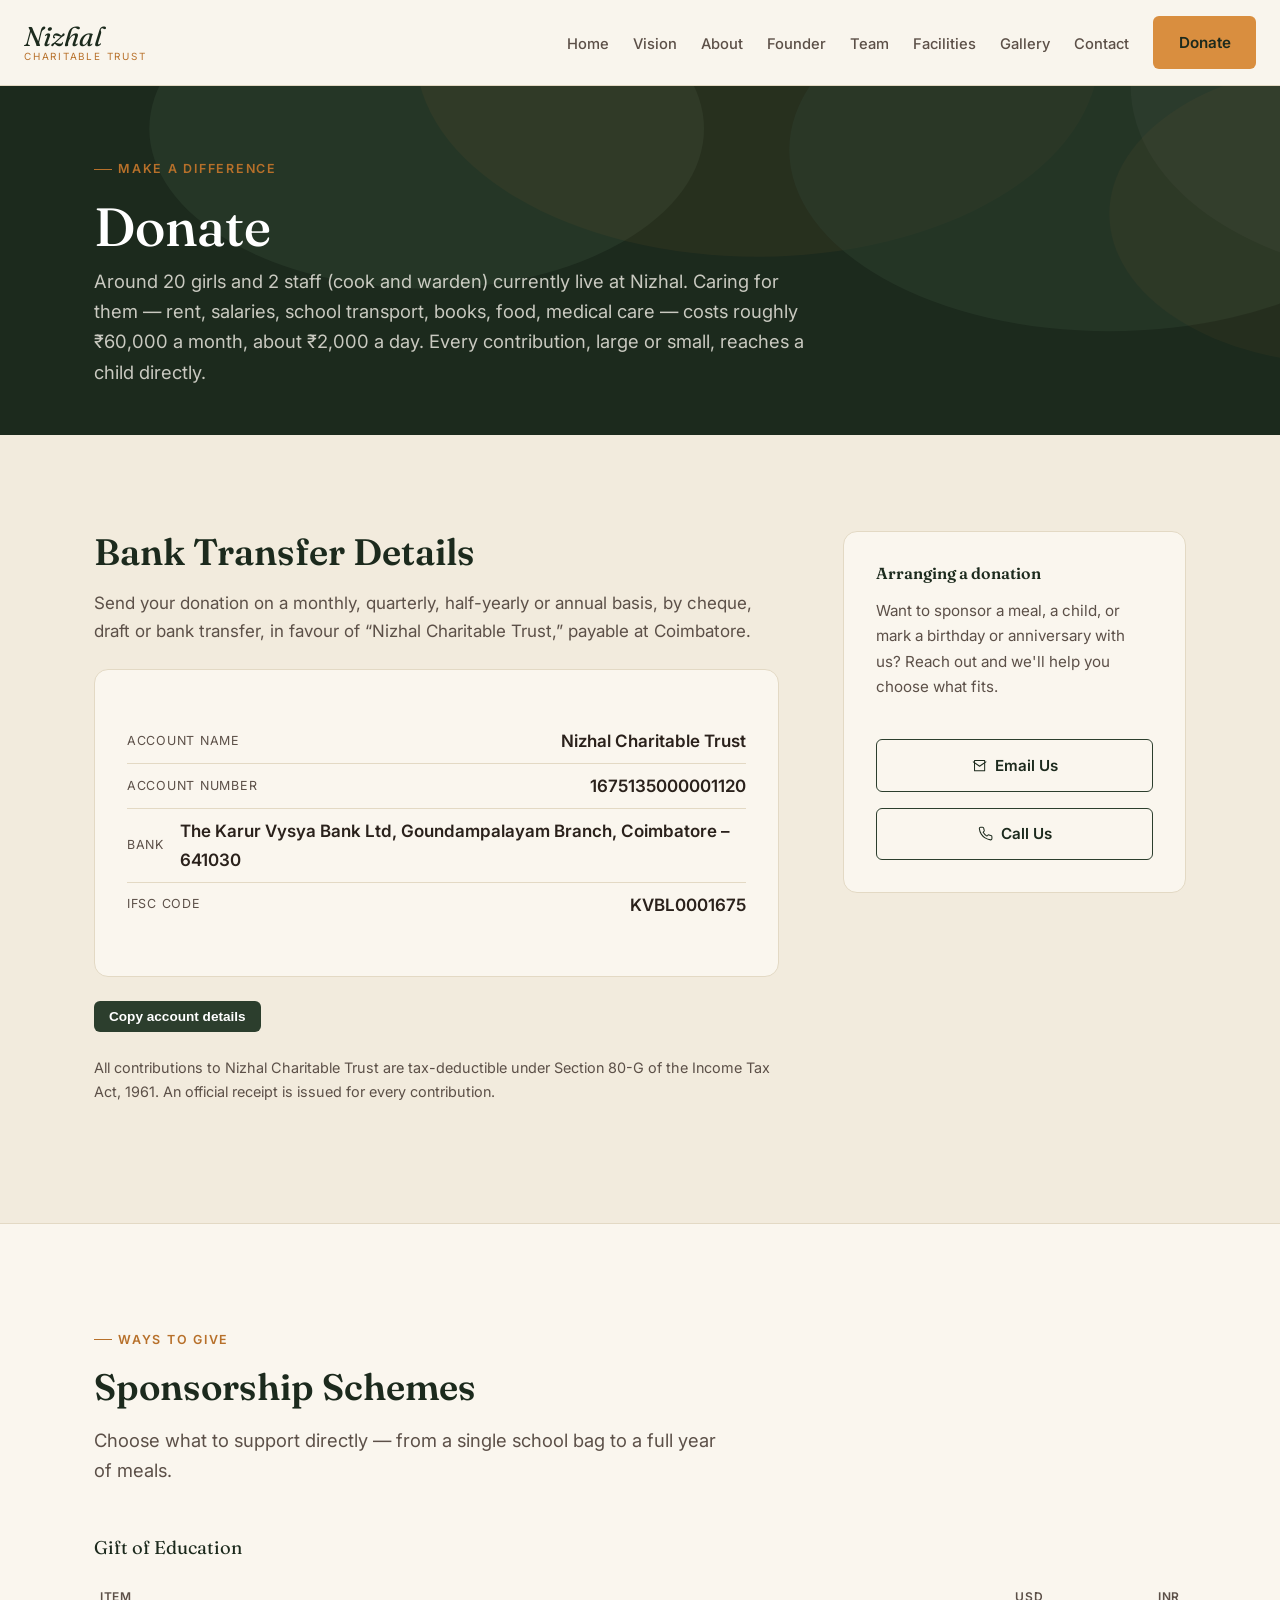
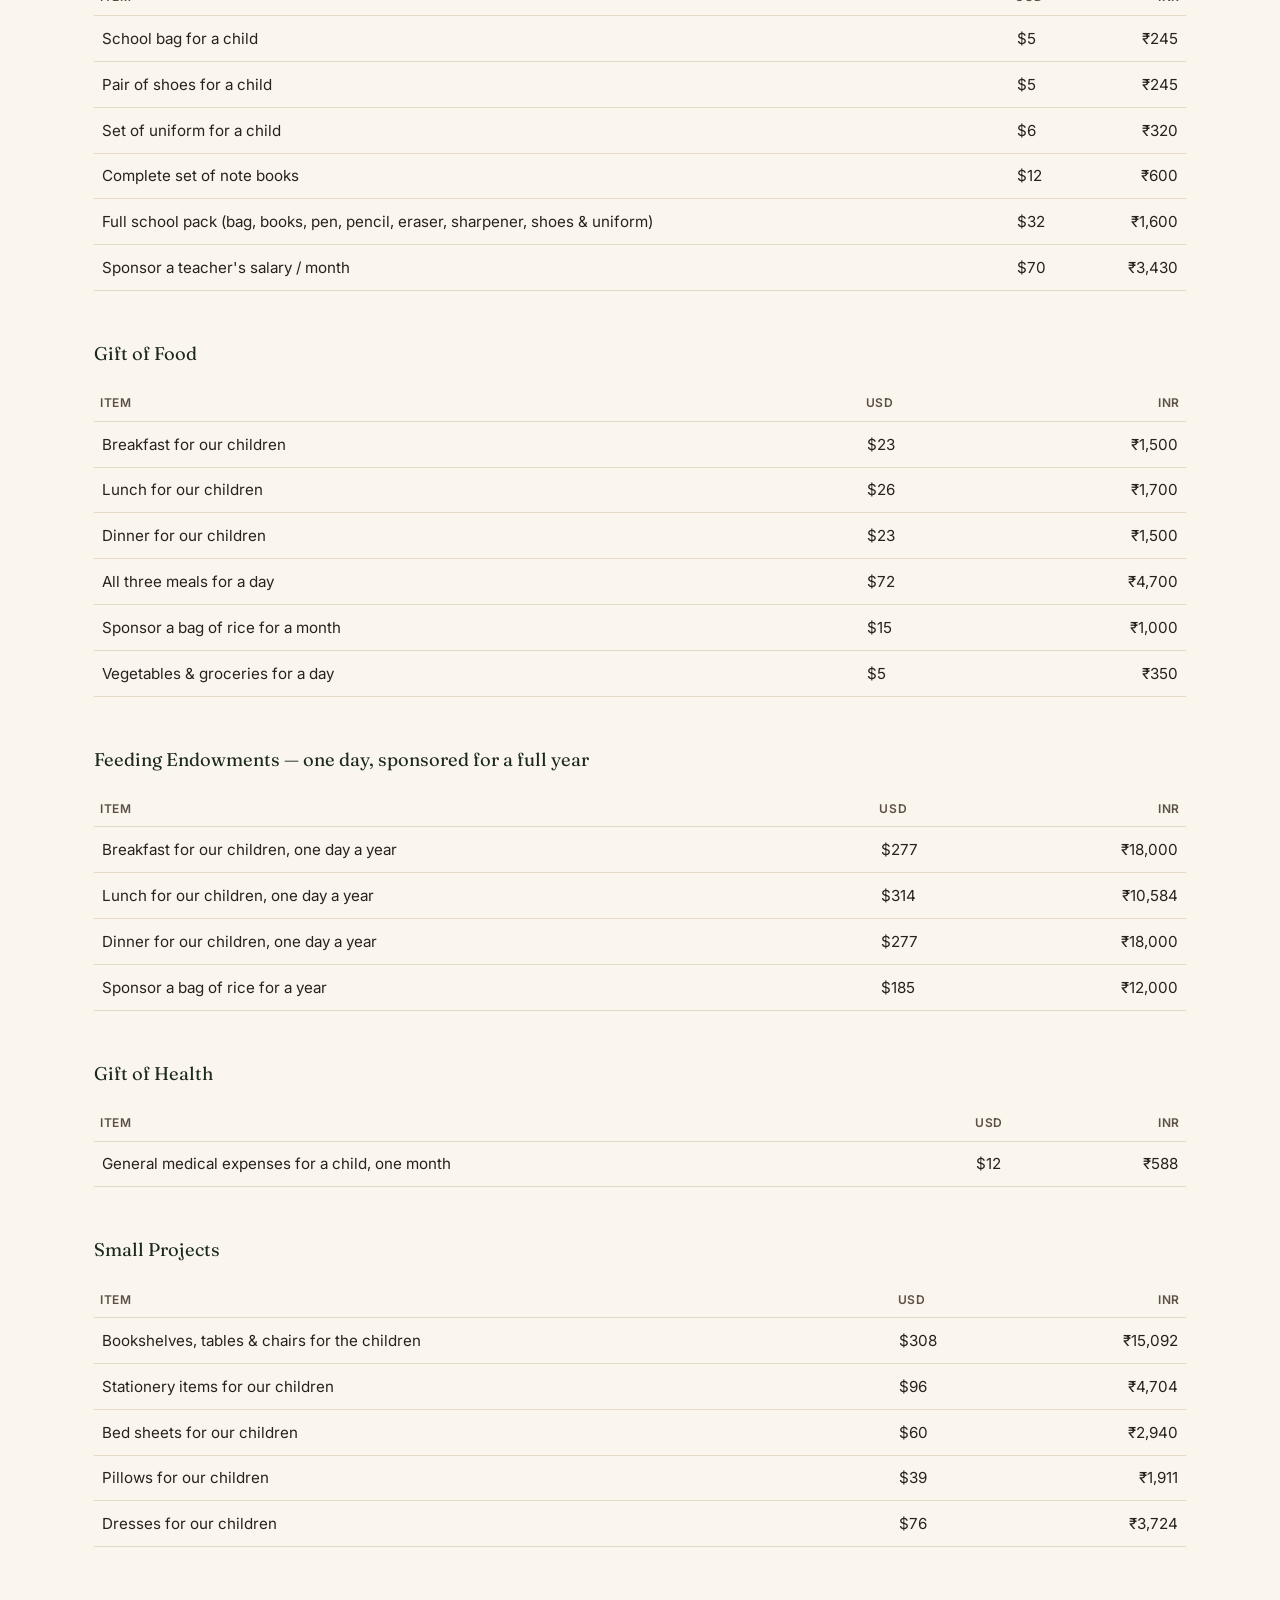
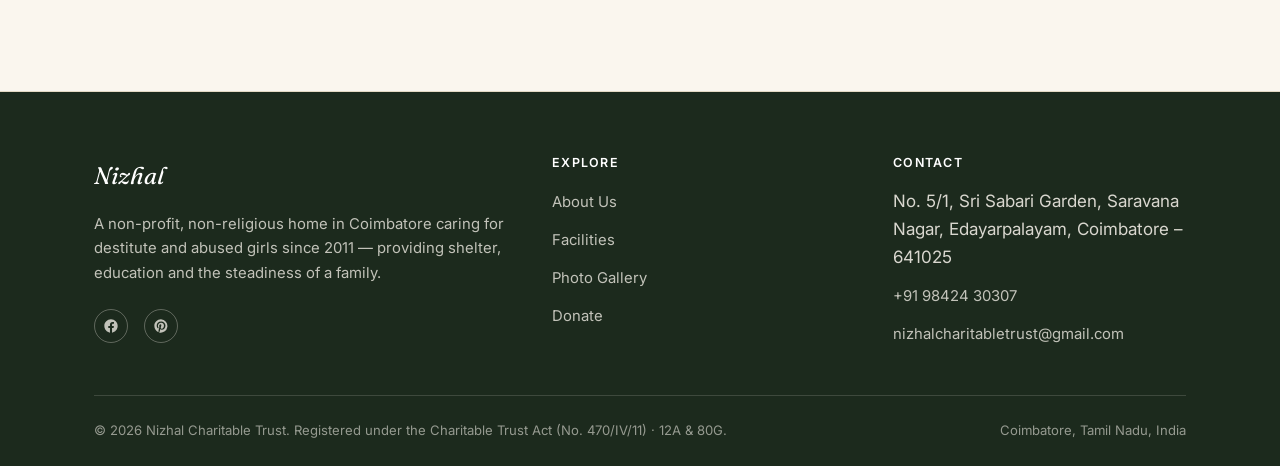
==== donate.html @ 4900c520 "first commit for claude version" ====
<!DOCTYPE html>
<html lang="en">
<head>
<meta charset="UTF-8">
<meta name="viewport" content="width=device-width, initial-scale=1.0">
<title>Donate · Nizhal Charitable Trust</title>
<meta name="description" content="Ways to support Nizhal Charitable Trust and the children in our care.">
<link rel="icon" href="data:,">
<link rel="preconnect" href="https://fonts.googleapis.com">
<link rel="preconnect" href="https://fonts.gstatic.com" crossorigin>
<link href="https://fonts.googleapis.com/css2?family=Fraunces:ital,wght@0,400;0,500;0,600;1,500&family=Inter:wght@400;500;600;700&display=swap" rel="stylesheet">
<link rel="stylesheet" href="css/style.css">
</head>
<body>
  <a class="skip-link" href="#main">Skip to content</a>
  <header class="site-header">
    <div class="header-row">
      <a class="logo" href="index.html">
        <span class="logo-mark">Nizhal</span>
        <span class="logo-sub">Charitable Trust</span>
      </a>
      <button class="nav-toggle" aria-label="Open menu" aria-expanded="false">
        <svg viewBox="0 0 24 24" fill="none" stroke="currentColor" stroke-width="1.8" stroke-linecap="round" aria-hidden="true"><line x1="3" y1="6" x2="21" y2="6"/><line x1="3" y1="12" x2="21" y2="12"/><line x1="3" y1="18" x2="21" y2="18"/></svg>
      </button>
      <nav class="main-nav" aria-label="Primary">
        <ul>
        <li><a href="index.html">Home</a></li>
        <li><a href="vision.html">Vision</a></li>
        <li><a href="about-us.html">About</a></li>
        <li><a href="founders-message.html">Founder</a></li>
        <li><a href="our-team.html">Team</a></li>
        <li><a href="facilities.html">Facilities</a></li>
        <li><a href="gallery.html">Gallery</a></li>
        <li><a href="contact-us.html">Contact</a></li>
          <li><a class="btn btn-primary" href="donate.html">Donate</a></li>
        </ul>
      </nav>
    </div>
  </header>
  <div class="nav-scrim"></div>

  <main id="main">
    <section class="page-header">
      <div class="hero-canopy-bg"><svg viewBox="0 0 1200 500" preserveAspectRatio="xMidYMin slice" xmlns="http://www.w3.org/2000/svg">
  <ellipse cx="400" cy="40" rx="260" ry="150" fill="#3F5640" opacity="0.55"/>
  <ellipse cx="710" cy="-30" rx="320" ry="190" fill="#D98E3F" opacity="0.12"/>
  <ellipse cx="1040" cy="60" rx="300" ry="170" fill="#3F5640" opacity="0.5"/>
  <ellipse cx="1340" cy="0" rx="280" ry="180" fill="#F2EBDD" opacity="0.07"/>
  <ellipse cx="1260" cy="120" rx="220" ry="140" fill="#D98E3F" opacity="0.1"/>
</svg></div>
      <div class="container" style="position:relative;">
        <p class="eyebrow">Make a difference</p>
        <h1>Donate</h1>
        <p class="lede">Around 20 girls and 2 staff (cook and warden) currently live at Nizhal. Caring for them &mdash; rent, salaries, school transport, books, food, medical care &mdash; costs roughly &#8377;60,000 a month, about &#8377;2,000 a day. Every contribution, large or small, reaches a child directly.</p>
      </div>
    </section>

    <section class="section">
      <div class="container prose-grid">
        <div data-reveal>
          <h2>Bank Transfer Details</h2>
          <p style="color: var(--charcoal-soft);">Send your donation on a monthly, quarterly, half-yearly or annual basis, by cheque, draft or bank transfer, in favour of &ldquo;Nizhal Charitable Trust,&rdquo; payable at Coimbatore.</p>
          <div class="bank-card" id="bank-details">
            <dl>
              <div class="bank-row"><dt>Account Name</dt><dd>Nizhal Charitable Trust</dd></div>
              <div class="bank-row"><dt>Account Number</dt><dd>1675135000001120</dd></div>
              <div class="bank-row"><dt>Bank</dt><dd>The Karur Vysya Bank Ltd, Goundampalayam Branch, Coimbatore &ndash; 641030</dd></div>
              <div class="bank-row"><dt>IFSC Code</dt><dd>KVBL0001675</dd></div>
            </dl>
          </div>
          <button class="copy-btn" data-copy-target="#bank-details">Copy account details</button>
          <p style="margin-top: var(--sp-3); font-size: 0.9rem; color: var(--charcoal-soft);">All contributions to Nizhal Charitable Trust are tax-deductible under Section 80-G of the Income Tax Act, 1961. An official receipt is issued for every contribution.</p>
        </div>
        <aside class="side-card" data-reveal>
          <h3>Arranging a donation</h3>
          <p style="color: var(--charcoal-soft); font-size: 0.95rem;">Want to sponsor a meal, a child, or mark a birthday or anniversary with us? Reach out and we'll help you choose what fits.</p>
          <a class="btn btn-outline-dark" href="mailto:nizhalcharitabletrust@gmail.com"><svg viewBox="0 0 24 24" fill="none" stroke="currentColor" stroke-width="1.6" stroke-linecap="round" stroke-linejoin="round" aria-hidden="true"><path d="M4 4h16v16H4z"/><path d="m22 6-10 7L2 6"/></svg> Email Us</a>
          <a class="btn btn-outline-dark" href="tel:+919842430307"><svg viewBox="0 0 24 24" fill="none" stroke="currentColor" stroke-width="1.6" stroke-linecap="round" stroke-linejoin="round" aria-hidden="true"><path d="M22 16.92v3a2 2 0 0 1-2.18 2 19.79 19.79 0 0 1-8.63-3.07 19.5 19.5 0 0 1-6-6 19.79 19.79 0 0 1-3.07-8.67A2 2 0 0 1 4.11 2h3a2 2 0 0 1 2 1.72c.127.96.361 1.903.7 2.81a2 2 0 0 1-.45 2.11L8.09 9.91a16 16 0 0 0 6 6l1.27-1.27a2 2 0 0 1 2.11-.45c.907.339 1.85.573 2.81.7A2 2 0 0 1 22 16.92z"/></svg> Call Us</a>
        </aside>
      </div>
    </section>

    <section class="section section-alt">
      <div class="container" data-reveal>
        <div class="section-head">
          <p class="eyebrow">Ways to give</p>
          <h2>Sponsorship Schemes</h2>
          <p class="lede">Choose what to support directly &mdash; from a single school bag to a full year of meals.</p>
        </div>
        <div class="scheme-wrap">
          <table class="scheme-table">
            <caption>Gift of Education</caption>
            <thead><tr><th>Item</th><th>USD</th><th>INR</th></tr></thead>
            <tbody>
            <tr><td>School bag for a child</td><td>$5</td><td>&#8377;245</td></tr>
            <tr><td>Pair of shoes for a child</td><td>$5</td><td>&#8377;245</td></tr>
            <tr><td>Set of uniform for a child</td><td>$6</td><td>&#8377;320</td></tr>
            <tr><td>Complete set of note books</td><td>$12</td><td>&#8377;600</td></tr>
            <tr><td>Full school pack (bag, books, pen, pencil, eraser, sharpener, shoes &amp; uniform)</td><td>$32</td><td>&#8377;1,600</td></tr>
            <tr><td>Sponsor a teacher's salary / month</td><td>$70</td><td>&#8377;3,430</td></tr>
            </tbody>
          </table>
        </div>
        <div class="scheme-wrap">
          <table class="scheme-table">
            <caption>Gift of Food</caption>
            <thead><tr><th>Item</th><th>USD</th><th>INR</th></tr></thead>
            <tbody>
            <tr><td>Breakfast for our children</td><td>$23</td><td>&#8377;1,500</td></tr>
            <tr><td>Lunch for our children</td><td>$26</td><td>&#8377;1,700</td></tr>
            <tr><td>Dinner for our children</td><td>$23</td><td>&#8377;1,500</td></tr>
            <tr><td>All three meals for a day</td><td>$72</td><td>&#8377;4,700</td></tr>
            <tr><td>Sponsor a bag of rice for a month</td><td>$15</td><td>&#8377;1,000</td></tr>
            <tr><td>Vegetables &amp; groceries for a day</td><td>$5</td><td>&#8377;350</td></tr>
            </tbody>
          </table>
        </div>
        <div class="scheme-wrap">
          <table class="scheme-table">
            <caption>Feeding Endowments &mdash; one day, sponsored for a full year</caption>
            <thead><tr><th>Item</th><th>USD</th><th>INR</th></tr></thead>
            <tbody>
            <tr><td>Breakfast for our children, one day a year</td><td>$277</td><td>&#8377;18,000</td></tr>
            <tr><td>Lunch for our children, one day a year</td><td>$314</td><td>&#8377;10,584</td></tr>
            <tr><td>Dinner for our children, one day a year</td><td>$277</td><td>&#8377;18,000</td></tr>
            <tr><td>Sponsor a bag of rice for a year</td><td>$185</td><td>&#8377;12,000</td></tr>
            </tbody>
          </table>
        </div>
        <div class="scheme-wrap">
          <table class="scheme-table">
            <caption>Gift of Health</caption>
            <thead><tr><th>Item</th><th>USD</th><th>INR</th></tr></thead>
            <tbody>
            <tr><td>General medical expenses for a child, one month</td><td>$12</td><td>&#8377;588</td></tr>
            </tbody>
          </table>
        </div>
        <div class="scheme-wrap">
          <table class="scheme-table">
            <caption>Small Projects</caption>
            <thead><tr><th>Item</th><th>USD</th><th>INR</th></tr></thead>
            <tbody>
            <tr><td>Bookshelves, tables &amp; chairs for the children</td><td>$308</td><td>&#8377;15,092</td></tr>
            <tr><td>Stationery items for our children</td><td>$96</td><td>&#8377;4,704</td></tr>
            <tr><td>Bed sheets for our children</td><td>$60</td><td>&#8377;2,940</td></tr>
            <tr><td>Pillows for our children</td><td>$39</td><td>&#8377;1,911</td></tr>
            <tr><td>Dresses for our children</td><td>$76</td><td>&#8377;3,724</td></tr>
            </tbody>
          </table>
        </div>
      </div>
    </section>

  </main>
  <footer class="site-footer">
    <div class="container">
      <div class="footer-grid">
        <div>
          <div class="footer-logo">Nizhal</div>
          <p>A non-profit, non-religious home in Coimbatore caring for destitute and abused girls since 2011 &mdash; providing shelter, education and the steadiness of a family.</p>
          <div class="social-row">
            <a href="https://www.facebook.com/nizhal.charitabletrust" aria-label="Facebook" target="_blank" rel="noopener"><svg viewBox="0 0 24 24" fill="currentColor" aria-hidden="true"><path d="M22 12.06C22 6.5 17.52 2 12 2S2 6.5 2 12.06c0 5 3.66 9.14 8.44 9.94v-7.03H7.9v-2.91h2.54V9.85c0-2.5 1.49-3.89 3.78-3.89 1.1 0 2.24.2 2.24.2v2.46h-1.26c-1.24 0-1.63.77-1.63 1.56v1.88h2.78l-.45 2.91h-2.33V22c4.78-.8 8.44-4.94 8.44-9.94z"/></svg></a>
            <a href="http://pinterest.com/nizhal/" aria-label="Pinterest" target="_blank" rel="noopener"><svg viewBox="0 0 24 24" fill="currentColor" aria-hidden="true"><path d="M12 2C6.48 2 2 6.48 2 12c0 4.24 2.64 7.86 6.36 9.31-.09-.79-.17-2.01.04-2.88.19-.79 1.23-5.05 1.23-5.05s-.31-.63-.31-1.55c0-1.45.84-2.54 1.89-2.54.89 0 1.32.67 1.32 1.47 0 .9-.57 2.24-.87 3.48-.25 1.04.52 1.89 1.54 1.89 1.85 0 3.27-1.95 3.27-4.77 0-2.49-1.79-4.23-4.34-4.23-2.96 0-4.7 2.22-4.7 4.51 0 .89.34 1.85.77 2.37.08.1.1.19.07.29-.08.32-.25 1.02-.29 1.16-.04.19-.15.23-.34.14-1.28-.6-2.08-2.47-2.08-3.98 0-3.24 2.36-6.22 6.79-6.22 3.57 0 6.34 2.54 6.34 5.94 0 3.54-2.23 6.4-5.33 6.4-1.04 0-2.02-.54-2.35-1.18l-.64 2.43c-.23.89-.86 2-1.28 2.68A10 10 0 1 0 12 2z"/></svg></a>
          </div>
        </div>
        <div>
          <h4>Explore</h4>
          <ul>
            <li><a href="about-us.html">About Us</a></li>
            <li><a href="facilities.html">Facilities</a></li>
            <li><a href="gallery.html">Photo Gallery</a></li>
            <li><a href="donate.html">Donate</a></li>
          </ul>
        </div>
        <div>
          <h4>Contact</h4>
          <ul>
            <li>No. 5/1, Sri Sabari Garden, Saravana Nagar, Edayarpalayam, Coimbatore &ndash; 641025</li>
            <li><a href="tel:+919842430307">+91 98424 30307</a></li>
            <li><a href="mailto:nizhalcharitabletrust@gmail.com">nizhalcharitabletrust@gmail.com</a></li>
          </ul>
        </div>
      </div>
      <div class="footer-bottom">
        <span>&copy; <span id="year"></span> Nizhal Charitable Trust. Registered under the Charitable Trust Act (No. 470/IV/11) &middot; 12A &amp; 80G.</span>
        <span>Coimbatore, Tamil Nadu, India</span>
      </div>
    </div>
  </footer>
  <script>document.getElementById("year").textContent = new Date().getFullYear();</script>
  <script src="js/script.js"></script>

</body>
</html>
---- css/style.css ----
/* ============================================
   Nizhal Charitable Trust — Design Tokens
   "Nizhal" = shade, in Tamil. The visual language
   is built around shelter: a canopy, layered shade,
   warm ground beneath it.
   ============================================ */

:root {
  /* Color */
  --canopy: #2C3E2D;
  --canopy-dark: #1C2A1D;
  --canopy-light: #3F5640;
  --turmeric: #D98E3F;
  --turmeric-dark: #B7702A;
  --sand: #F2EBDD;
  --sand-light: #FAF6EE;
  --sand-line: #E3D9C4;
  --charcoal: #2A211B;
  --charcoal-soft: #5C5048;
  --white: #FFFFFF;

  /* Type */
  --font-display: "Fraunces", "Iowan Old Style", Georgia, serif;
  --font-body: "Inter", -apple-system, BlinkMacSystemFont, "Segoe UI", sans-serif;

  /* Space scale */
  --sp-1: 0.5rem;
  --sp-2: 1rem;
  --sp-3: 1.5rem;
  --sp-4: 2rem;
  --sp-5: 3rem;
  --sp-6: 4rem;
  --sp-7: 6rem;
  --sp-8: 8rem;

  /* Layout */
  --container: 1140px;
  --radius: 6px;
  --radius-lg: 14px;
}

/* ============================================
   Reset
   ============================================ */

*, *::before, *::after { box-sizing: border-box; }

html { scroll-behavior: smooth; }

@media (prefers-reduced-motion: reduce) {
  html { scroll-behavior: auto; }
  *, *::before, *::after {
    animation-duration: 0.01ms !important;
    animation-iteration-count: 1 !important;
    transition-duration: 0.01ms !important;
  }
}

body {
  margin: 0;
  background: var(--sand);
  color: var(--charcoal);
  font-family: var(--font-body);
  font-size: 17px;
  line-height: 1.65;
  -webkit-font-smoothing: antialiased;
}

img { max-width: 100%; display: block; }

a { color: inherit; text-decoration: none; }

h1, h2, h3, h4 {
  font-family: var(--font-display);
  font-weight: 600;
  line-height: 1.15;
  margin: 0 0 var(--sp-2);
  color: var(--canopy-dark);
}

h1 { font-size: clamp(2.1rem, 4.2vw, 3.4rem); font-weight: 500; }
h2 { font-size: clamp(1.6rem, 3vw, 2.3rem); }
h3 { font-size: 1.3rem; }

p { margin: 0 0 var(--sp-3); }

ul { margin: 0; padding: 0; list-style: none; }

:focus-visible {
  outline: 3px solid var(--turmeric);
  outline-offset: 2px;
}

.container {
  width: 100%;
  max-width: var(--container);
  margin: 0 auto;
  padding: 0 var(--sp-3);
}

.eyebrow {
  display: inline-flex;
  align-items: center;
  gap: 0.5em;
  font-family: var(--font-body);
  font-size: 0.78rem;
  font-weight: 600;
  letter-spacing: 0.14em;
  text-transform: uppercase;
  color: var(--turmeric-dark);
  margin-bottom: var(--sp-2);
}

.eyebrow::before {
  content: "";
  width: 18px;
  height: 1px;
  background: var(--turmeric-dark);
}

.lede {
  font-size: 1.15rem;
  color: var(--charcoal-soft);
  max-width: 60ch;
}

.skip-link {
  position: absolute;
  left: -999px;
  top: 0;
  background: var(--canopy-dark);
  color: var(--white);
  padding: var(--sp-2) var(--sp-3);
  z-index: 200;
  border-radius: 0 0 var(--radius) 0;
}
.skip-link:focus { left: 0; }

/* ============================================
   Buttons
   ============================================ */

.btn {
  display: inline-flex;
  align-items: center;
  gap: 0.5em;
  font-family: var(--font-body);
  font-weight: 600;
  font-size: 0.95rem;
  padding: 0.85em 1.6em;
  border-radius: var(--radius);
  border: 1.5px solid transparent;
  cursor: pointer;
  transition: background-color 0.15s ease, color 0.15s ease, border-color 0.15s ease, transform 0.1s ease;
}
.btn:hover { transform: translateY(-1px); }
.btn svg { width: 1em; height: 1em; flex: none; }

.btn-primary {
  background: var(--turmeric);
  color: var(--canopy-dark);
}
.btn-primary:hover { background: var(--turmeric-dark); color: var(--white); }

.btn-outline-light {
  border-color: rgba(255,255,255,0.55);
  color: var(--white);
}
.btn-outline-light:hover { background: rgba(255,255,255,0.12); border-color: var(--white); }

.btn-outline-dark {
  border-color: var(--canopy);
  color: var(--canopy-dark);
}
.btn-outline-dark:hover { background: var(--canopy); color: var(--white); }

/* ============================================
   Header / Nav
   ============================================ */

.site-header {
  position: sticky;
  top: 0;
  z-index: 100;
  background: rgba(250, 246, 238, 0.92);
  backdrop-filter: blur(8px);
  border-bottom: 1px solid var(--sand-line);
}

.header-row {
  display: flex;
  align-items: center;
  justify-content: space-between;
  padding: var(--sp-2) var(--sp-3);
  gap: var(--sp-3);
}

.logo {
  display: flex;
  flex-direction: column;
  line-height: 1;
}
.logo-mark {
  font-family: var(--font-display);
  font-style: italic;
  font-size: 1.7rem;
  color: var(--canopy-dark);
}
.logo-sub {
  font-size: 0.62rem;
  letter-spacing: 0.18em;
  text-transform: uppercase;
  color: var(--turmeric-dark);
  margin-top: 2px;
}

.nav-toggle {
  display: none;
  background: none;
  border: none;
  cursor: pointer;
  padding: var(--sp-1);
}
.nav-toggle svg { width: 26px; height: 26px; }

.main-nav ul {
  display: flex;
  align-items: center;
  gap: var(--sp-3);
}

.main-nav a:not(.btn) {
  font-size: 0.92rem;
  font-weight: 500;
  color: var(--charcoal-soft);
  padding: 0.4em 0;
  border-bottom: 2px solid transparent;
  transition: color 0.15s ease, border-color 0.15s ease;
}
.main-nav a:not(.btn):hover,
.main-nav a:not(.btn).active {
  color: var(--canopy-dark);
  border-bottom-color: var(--turmeric);
}

@media (max-width: 1010px) {
  .nav-toggle { display: block; }
  .main-nav {
    position: fixed;
    inset: 0 0 0 30%;
    background: var(--canopy-dark);
    transform: translateX(100%);
    transition: transform 0.25s ease;
    padding: var(--sp-7) var(--sp-4) var(--sp-4);
    overflow-y: auto;
  }
  .main-nav.open { transform: translateX(0); }
  .main-nav ul { flex-direction: column; align-items: flex-start; gap: var(--sp-3); }
  .main-nav a:not(.btn) { color: var(--sand); font-size: 1.1rem; }
  .main-nav a:not(.btn):hover, .main-nav a:not(.btn).active { color: var(--turmeric); }
  .nav-scrim {
    display: none;
    position: fixed; inset: 0;
    background: rgba(20,20,15,0.4);
    z-index: 90;
  }
  .nav-scrim.open { display: block; }
}

/* ============================================
   Hero (canopy motif)
   ============================================ */

.hero {
  position: relative;
  background: var(--canopy-dark);
  color: var(--sand-light);
  overflow: hidden;
  padding: var(--sp-8) 0 var(--sp-7);
}

.hero-canopy-bg {
  position: absolute;
  inset: 0;
  opacity: 0.5;
  pointer-events: none;
}
.hero-canopy-bg svg { width: 100%; height: 100%; }

.hero-inner {
  position: relative;
  z-index: 1;
  max-width: 720px;
}

.hero .eyebrow { color: var(--turmeric); }
.hero .eyebrow::before { background: var(--turmeric); }

.hero h1 { color: var(--white); }

.hero .lede { color: rgba(250,246,238,0.82); margin-bottom: var(--sp-4); }

.hero-actions { display: flex; gap: var(--sp-2); flex-wrap: wrap; }

/* ============================================
   Sections
   ============================================ */

.section { padding: var(--sp-7) 0; }
.section-tight { padding: var(--sp-6) 0; }
.section-alt { background: var(--sand-light); border-top: 1px solid var(--sand-line); border-bottom: 1px solid var(--sand-line); }
.section-canopy { background: var(--canopy-dark); color: var(--sand-light); }
.section-canopy h2, .section-canopy h3 { color: var(--white); }
.section-canopy .lede { color: rgba(250,246,238,0.82); }

.section-head { max-width: 640px; margin-bottom: var(--sp-5); }

/* Quick facts strip */
.facts-strip {
  display: grid;
  grid-template-columns: repeat(4, 1fr);
  gap: var(--sp-3);
  border-top: 1px solid var(--sand-line);
  border-bottom: 1px solid var(--sand-line);
  padding: var(--sp-4) 0;
}
.fact dt {
  font-family: var(--font-display);
  font-size: 1.9rem;
  color: var(--canopy-dark);
}
.fact dd { margin: 0; font-size: 0.85rem; color: var(--charcoal-soft); }

@media (max-width: 700px) {
  .facts-strip { grid-template-columns: repeat(2, 1fr); }
}

/* Leaf list (replaces generic icon-card grids) */
.leaf-list { display: flex; flex-direction: column; gap: var(--sp-3); }
.leaf-item {
  display: flex;
  gap: var(--sp-2);
  align-items: flex-start;
  padding-bottom: var(--sp-3);
  border-bottom: 1px solid var(--sand-line);
}
.leaf-item:last-child { border-bottom: none; }
.leaf-item svg { flex: none; width: 22px; height: 22px; margin-top: 0.2em; color: var(--turmeric-dark); }
.leaf-item h3 { margin-bottom: 0.2em; font-size: 1.05rem; }
.leaf-item p { margin: 0; color: var(--charcoal-soft); font-size: 0.96rem; }

/* Cards grid */
.card-grid {
  display: grid;
  grid-template-columns: repeat(3, 1fr);
  gap: var(--sp-3);
}
@media (max-width: 860px) { .card-grid { grid-template-columns: repeat(2, 1fr); } }
@media (max-width: 560px) { .card-grid { grid-template-columns: 1fr; } }

.card {
  background: var(--sand-light);
  border: 1px solid var(--sand-line);
  border-radius: var(--radius-lg);
  padding: var(--sp-4);
}

/* Team */
.team-card { text-align: left; }
.avatar {
  width: 64px; height: 64px;
  border-radius: 50%;
  background: var(--canopy);
  color: var(--sand-light);
  font-family: var(--font-display);
  font-size: 1.4rem;
  display: flex; align-items: center; justify-content: center;
  margin-bottom: var(--sp-2);
}
.team-card .role {
  display: inline-block;
  font-size: 0.72rem;
  font-weight: 700;
  letter-spacing: 0.08em;
  text-transform: uppercase;
  color: var(--turmeric-dark);
  margin-bottom: var(--sp-1);
}
.team-card p { color: var(--charcoal-soft); font-size: 0.94rem; margin: 0; }

/* Stat callouts (About page) */
.stat-block {
  background: var(--sand-light);
  border-left: 3px solid var(--turmeric);
  border-radius: 0 var(--radius) var(--radius) 0;
  padding: var(--sp-3) var(--sp-4);
  margin: var(--sp-2) 0;
}
.stat-block strong { color: var(--canopy-dark); }

/* Quote (Founder's message) */
.quote-block {
  font-family: var(--font-display);
  font-size: 1.3rem;
  line-height: 1.5;
  color: var(--canopy-dark);
  border-top: 1px solid var(--sand-line);
  border-bottom: 1px solid var(--sand-line);
  padding: var(--sp-4) 0;
  margin: var(--sp-4) 0;
}
.signature { font-style: italic; color: var(--charcoal-soft); font-size: 1rem; margin-top: var(--sp-2); }

/* Gallery */
.gallery-grid {
  display: grid;
  grid-template-columns: repeat(3, 1fr);
  gap: var(--sp-2);
}
@media (max-width: 760px) { .gallery-grid { grid-template-columns: repeat(2, 1fr); } }
@media (max-width: 480px) { .gallery-grid { grid-template-columns: 1fr; } }

.gallery-tile {
  position: relative;
  aspect-ratio: 4 / 3;
  border-radius: var(--radius);
  overflow: hidden;
  background: linear-gradient(155deg, var(--canopy) 0%, var(--canopy-light) 60%, var(--turmeric) 140%);
  display: flex; align-items: flex-end;
}
.gallery-tile svg { position: absolute; top: 14px; left: 14px; width: 26px; height: 26px; opacity: 0.85; color: var(--sand-light); }
.gallery-tile span {
  position: relative;
  z-index: 1;
  width: 100%;
  padding: var(--sp-2);
  font-size: 0.82rem;
  font-weight: 600;
  color: var(--white);
  background: linear-gradient(0deg, rgba(20,20,15,0.55), transparent);
}
.gallery-note {
  margin-top: var(--sp-3);
  font-size: 0.88rem;
  color: var(--charcoal-soft);
  font-style: italic;
}

/* Donate */
.bank-card {
  background: var(--sand-light);
  border: 1px solid var(--sand-line);
  border-radius: var(--radius-lg);
  padding: var(--sp-4);
}
.bank-row {
  display: flex;
  justify-content: space-between;
  align-items: center;
  gap: var(--sp-2);
  padding: var(--sp-1) 0;
  border-bottom: 1px solid var(--sand-line);
}
.bank-row:last-of-type { border-bottom: none; }
.bank-row dt { font-size: 0.78rem; text-transform: uppercase; letter-spacing: 0.06em; color: var(--charcoal-soft); }
.bank-row dd { margin: 0; font-weight: 600; font-family: var(--font-body); }
.copy-btn {
  margin-top: var(--sp-3);
  background: var(--canopy);
  color: var(--white);
  border: none;
  border-radius: var(--radius);
  padding: 0.6em 1.1em;
  font-size: 0.85rem;
  font-weight: 600;
  cursor: pointer;
}
.copy-btn:hover { background: var(--canopy-dark); }
.copy-btn[data-copied="true"]::after { content: " ✓ Copied"; }

.scheme-table {
  width: 100%;
  border-collapse: collapse;
  font-size: 0.95rem;
}
.scheme-table caption {
  text-align: left;
  font-family: var(--font-display);
  font-size: 1.15rem;
  color: var(--canopy-dark);
  margin-bottom: var(--sp-2);
}
.scheme-table th, .scheme-table td {
  text-align: left;
  padding: 0.65em 0.5em;
  border-bottom: 1px solid var(--sand-line);
}
.scheme-table th { font-size: 0.75rem; text-transform: uppercase; letter-spacing: 0.06em; color: var(--charcoal-soft); font-weight: 600; }
.scheme-table td:last-child, .scheme-table th:last-child { text-align: right; }
.scheme-wrap { margin-bottom: var(--sp-5); }

/* Contact */
.contact-grid {
  display: grid;
  grid-template-columns: 1fr 1fr;
  gap: var(--sp-5);
  align-items: start;
}
@media (max-width: 760px) { .contact-grid { grid-template-columns: 1fr; } }
.contact-list dt { font-size: 0.75rem; text-transform: uppercase; letter-spacing: 0.06em; color: var(--turmeric-dark); margin-top: var(--sp-3); }
.contact-list dd { margin: 0.2em 0 0; font-size: 1.05rem; }
.map-frame {
  width: 100%;
  aspect-ratio: 4/3;
  border: 1px solid var(--sand-line);
  border-radius: var(--radius-lg);
  overflow: hidden;
}
.map-frame iframe { width: 100%; height: 100%; border: 0; }

/* ============================================
   Footer
   ============================================ */

.site-footer {
  background: var(--canopy-dark);
  color: rgba(250,246,238,0.85);
  padding: var(--sp-6) 0 var(--sp-3);
}
.footer-grid {
  display: grid;
  grid-template-columns: 1.4fr 1fr 1fr;
  gap: var(--sp-5);
  padding-bottom: var(--sp-5);
}
@media (max-width: 760px) { .footer-grid { grid-template-columns: 1fr; gap: var(--sp-4); } }
.footer-grid h4 { color: var(--white); font-family: var(--font-body); font-size: 0.78rem; letter-spacing: 0.1em; text-transform: uppercase; margin-bottom: var(--sp-2); }
.footer-grid p, .footer-grid a { color: rgba(250,246,238,0.75); font-size: 0.93rem; }
.footer-grid ul { display: flex; flex-direction: column; gap: 0.6em; }
.footer-grid a:hover { color: var(--turmeric); }
.footer-logo { font-family: var(--font-display); font-style: italic; font-size: 1.5rem; color: var(--white); margin-bottom: var(--sp-2); }
.social-row { display: flex; gap: var(--sp-2); margin-top: var(--sp-2); }
.social-row a {
  width: 34px; height: 34px;
  display: flex; align-items: center; justify-content: center;
  border: 1px solid rgba(250,246,238,0.3);
  border-radius: 50%;
}
.social-row a:hover { border-color: var(--turmeric); }
.social-row svg { width: 16px; height: 16px; }
.footer-bottom {
  border-top: 1px solid rgba(250,246,238,0.15);
  padding-top: var(--sp-3);
  display: flex;
  justify-content: space-between;
  flex-wrap: wrap;
  gap: var(--sp-2);
  font-size: 0.82rem;
  color: rgba(250,246,238,0.55);
}

/* ============================================
   Page header (non-home pages)
   ============================================ */
.page-header {
  background: var(--canopy-dark);
  color: var(--sand-light);
  padding: var(--sp-6) 0 var(--sp-5);
  position: relative;
  overflow: hidden;
}
.page-header h1 { color: var(--white); margin-bottom: var(--sp-1); }
.page-header .lede { color: rgba(250,246,238,0.78); margin: 0; }

/* Two column prose layout */
.prose-grid {
  display: grid;
  grid-template-columns: 2fr 1fr;
  gap: var(--sp-6);
  align-items: start;
}
@media (max-width: 800px) { .prose-grid { grid-template-columns: 1fr; } }
.prose p { color: var(--charcoal-soft); }
.prose h2 { margin-top: var(--sp-5); }
.prose h2:first-child { margin-top: 0; }

.side-card {
  background: var(--sand-light);
  border: 1px solid var(--sand-line);
  border-radius: var(--radius-lg);
  padding: var(--sp-4);
}
.side-card h3 { font-size: 1rem; margin-bottom: var(--sp-2); }
.side-card .btn { width: 100%; justify-content: center; margin-top: var(--sp-2); }
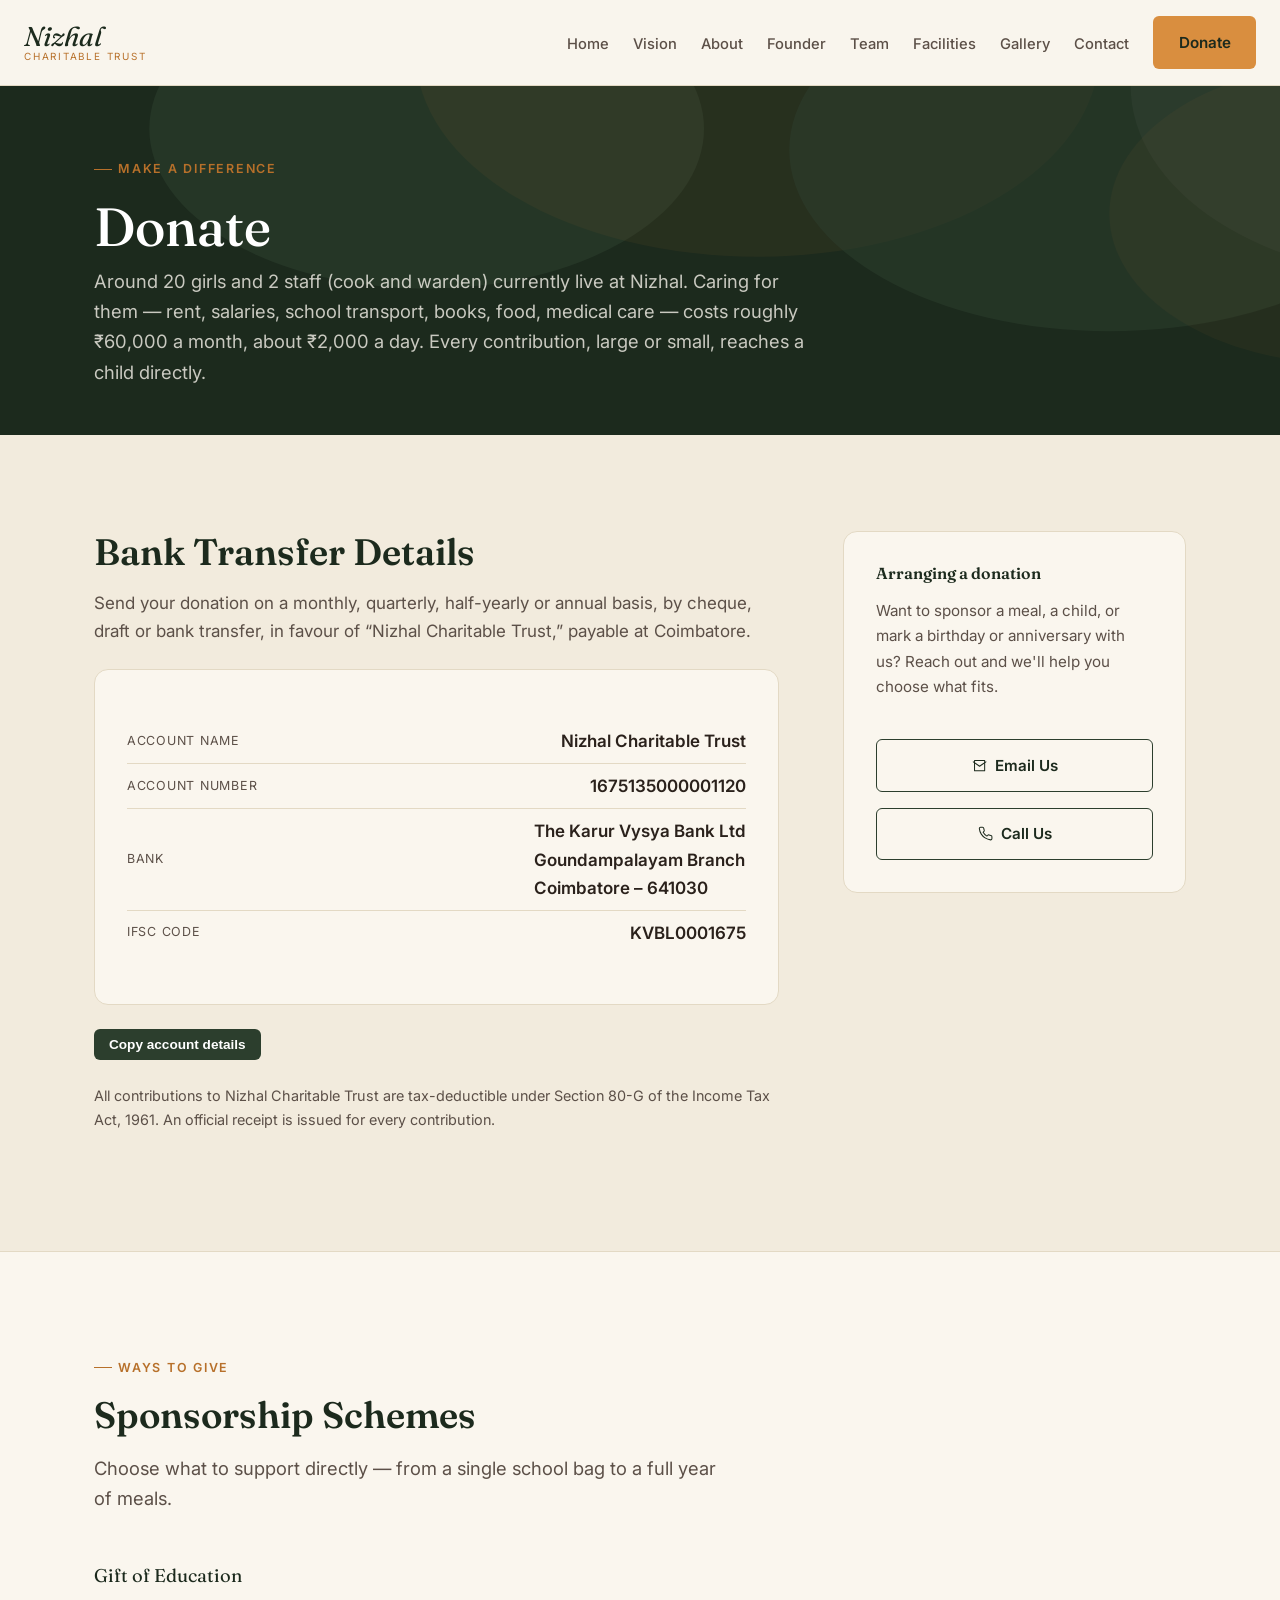
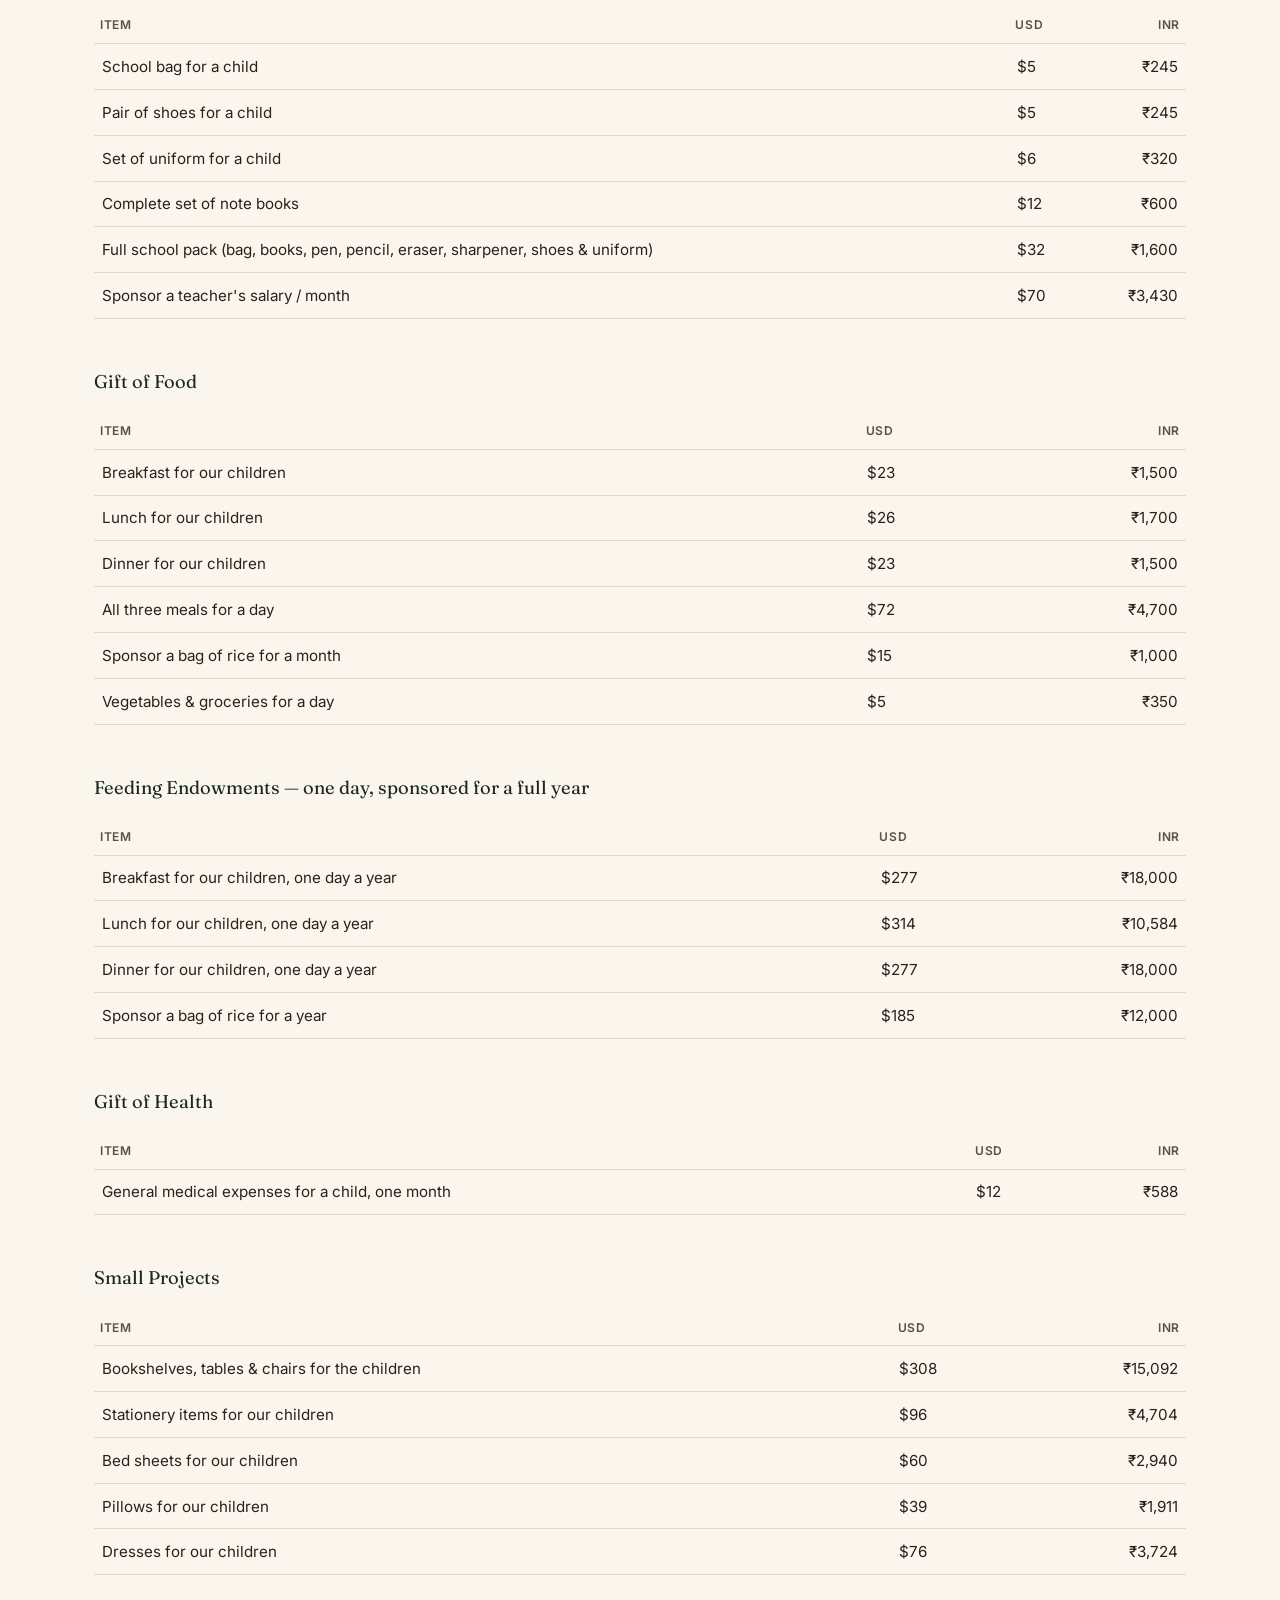
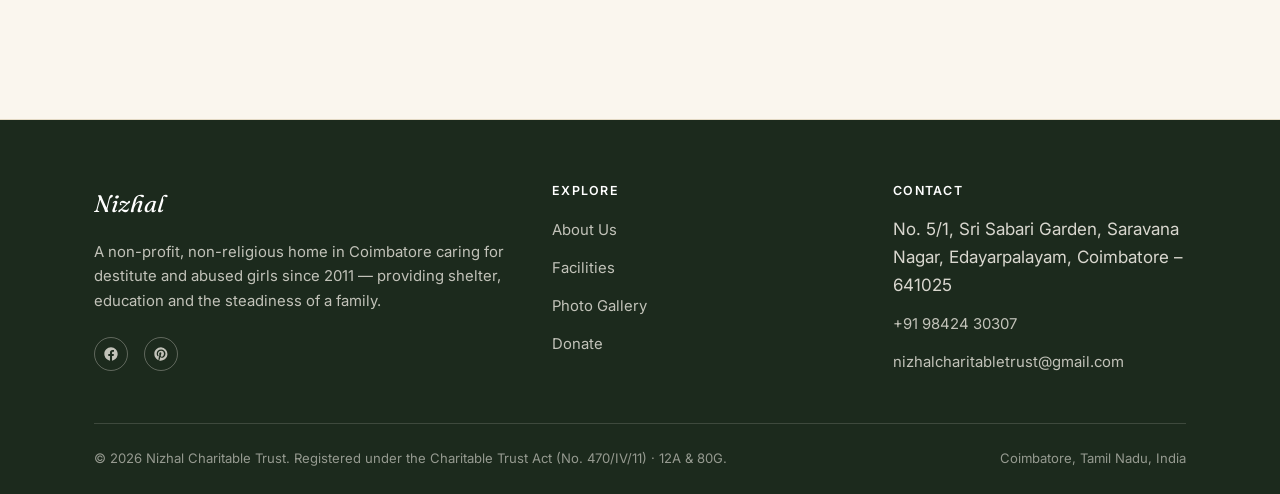
==== commit 6f76321f: "update donate page: - bank row content alignment in bank transfer details section - 'Copy account de" ====
--- a/donate.html
+++ b/donate.html
@@ -64,7 +64,7 @@
             <dl>
               <div class="bank-row"><dt>Account Name</dt><dd>Nizhal Charitable Trust</dd></div>
               <div class="bank-row"><dt>Account Number</dt><dd>1675135000001120</dd></div>
-              <div class="bank-row"><dt>Bank</dt><dd>The Karur Vysya Bank Ltd, Goundampalayam Branch, Coimbatore &ndash; 641030</dd></div>
+              <div class="bank-row"><dt>Bank</dt><dd>The Karur Vysya Bank Ltd <br> Goundampalayam Branch <br> Coimbatore &ndash; 641030</dd></div>
               <div class="bank-row"><dt>IFSC Code</dt><dd>KVBL0001675</dd></div>
             </dl>
           </div>
--- a/css/style.css
+++ b/css/style.css
@@ -476,7 +476,6 @@
   cursor: pointer;
 }
 .copy-btn:hover { background: var(--canopy-dark); }
-.copy-btn[data-copied="true"]::after { content: " ✓ Copied"; }
 
 .scheme-table {
   width: 100%;
